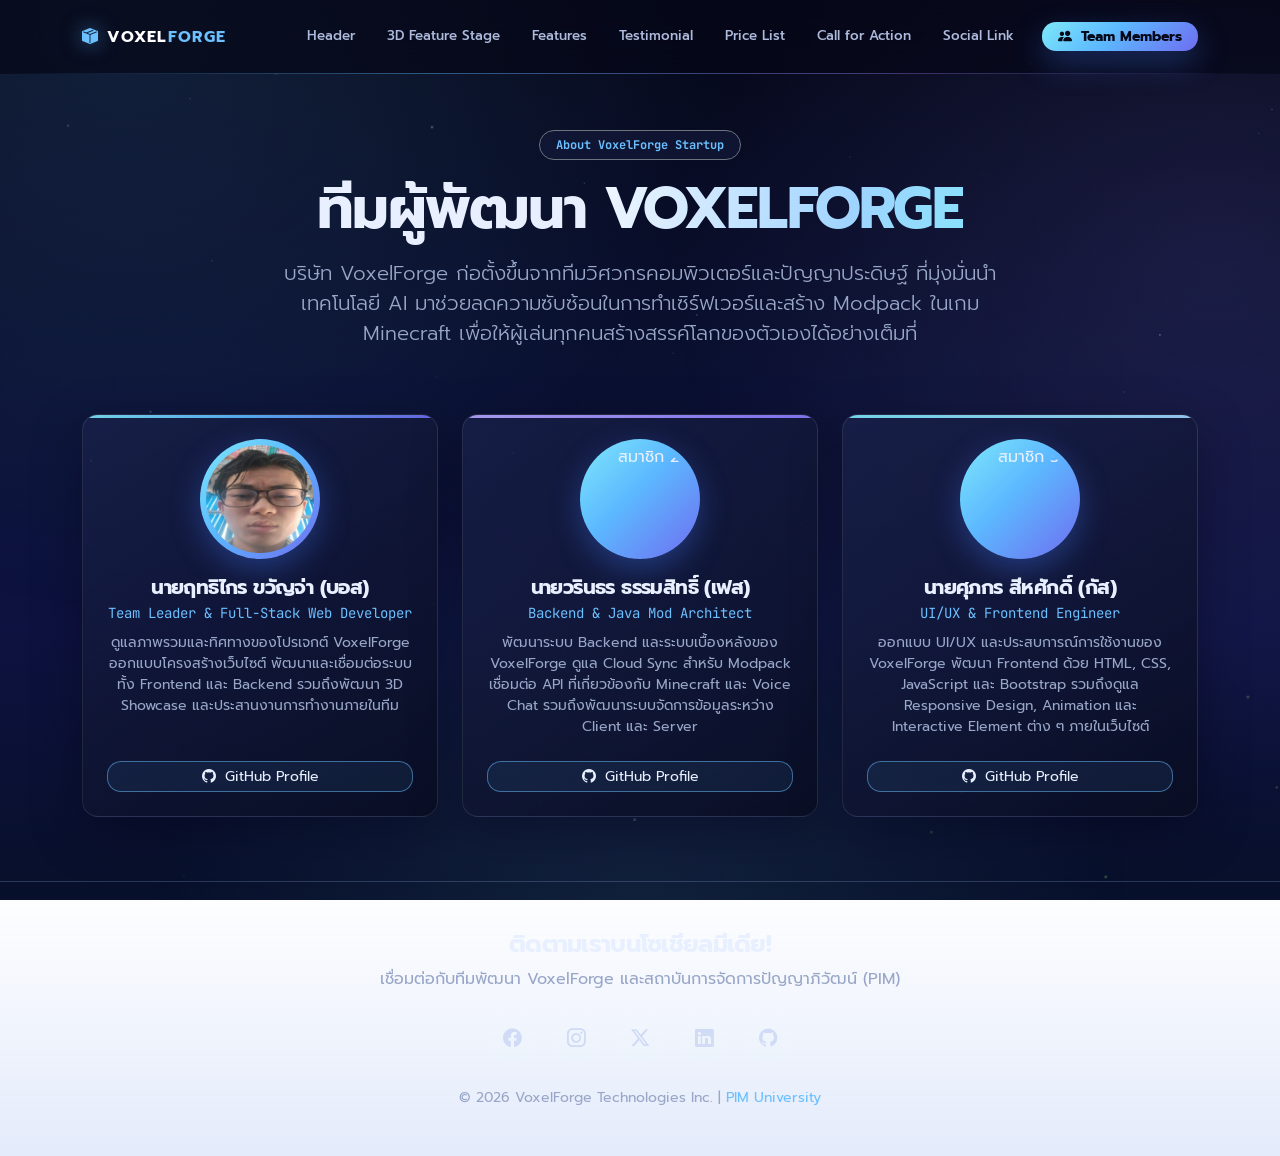
==== about.html @ f3248360 "Add files via upload" ====
<!DOCTYPE html>
<html lang="th">
<head>
  <meta charset="UTF-8">
  <meta name="viewport" content="width=device-width, initial-scale=1.0">
  <meta name="theme-color" content="#0b0820">
  <title>Team Members - VoxelForge AI</title>
  <link rel="preconnect" href="https://fonts.googleapis.com">
  <link rel="preconnect" href="https://fonts.gstatic.com" crossorigin>
  <link href="https://fonts.googleapis.com/css2?family=JetBrains+Mono:wght@400;500;600;700&family=Prompt:wght@300;400;500;600;700;800&display=swap" rel="stylesheet">
  <link href="https://cdn.jsdelivr.net/npm/bootstrap@5.3.2/dist/css/bootstrap.min.css" rel="stylesheet">
  <link rel="stylesheet" href="https://cdn.jsdelivr.net/npm/bootstrap-icons@1.11.1/font/bootstrap-icons.css">
  <link rel="stylesheet" href="CSS/style.css">
  <style>
    /* ส่วนหัวหน้า About: ไม่เต็มจอ พอดีเนื้อหา */
    .about-hero{min-height:auto;padding:130px 0 30px;position:relative}
    .about-hero h1{font-size:clamp(2.2rem,5vw,3.6rem);line-height:1.15}
    .team-section{padding-top:20px;padding-bottom:40px}
    /* ปุ่มชิดล่างการ์ดเสมอ */
    .team-card{display:flex;flex-direction:column;align-items:center}
    .team-card .team-desc{flex-grow:1}
    .team-card .btn{margin-top:auto}
  </style>
</head>
<body>

  <canvas id="particle-canvas" aria-hidden="true"></canvas>

  <!-- NAVBAR -->
  <nav class="navbar navbar-expand-lg navbar-dark fixed-top custom-navbar">
    <div class="container">
      <a class="navbar-brand fw-bold d-flex align-items-center gap-2 slanted-title" href="index.html">
        <i class="bi bi-box-seam-fill text-accent"></i>
        <span>VOXEL<span class="text-accent">FORGE</span></span>
      </a>
      <button class="navbar-toggler" type="button" data-bs-toggle="collapse" data-bs-target="#navbarNav" aria-controls="navbarNav" aria-expanded="false" aria-label="เปิดเมนู">
        <span class="navbar-toggler-icon"></span>
      </button>
      <div class="collapse navbar-collapse" id="navbarNav">
        <ul class="navbar-nav ms-auto align-items-lg-center gap-lg-2">
          <li class="nav-item"><a class="nav-link" href="index.html#header">Header</a></li>
          <li class="nav-item"><a class="nav-link" href="index.html#showcase">3D Feature Stage</a></li>
          <li class="nav-item"><a class="nav-link" href="index.html#features">Features</a></li>
          <li class="nav-item"><a class="nav-link" href="index.html#testimonials">Testimonial</a></li>
          <li class="nav-item"><a class="nav-link" href="index.html#pricing">Price List</a></li>
          <li class="nav-item"><a class="nav-link" href="index.html#cta">Call for Action</a></li>
          <li class="nav-item"><a class="nav-link" href="#social">Social Link</a></li>
          <li class="nav-item ms-lg-2">
            <a class="btn btn-accent btn-sm px-3 fw-bold" href="about.html">
              <i class="bi bi-people-fill me-1"></i> Team Members
            </a>
          </li>
        </ul>
      </div>
    </div>
  </nav>

  <!-- COMPANY INTRO -->
  <section class="about-hero">
    <div class="container text-center">
      <span class="badge rounded-pill bg-surface border border-secondary px-3 py-2 text-accent font-mono mb-3">
        About VoxelForge Startup
      </span>
      <h1 class="fw-bold mb-3 slanted-heading">ทีมผู้พัฒนา <span class="gradient-text">VOXELFORGE</span></h1>
      <p class="lead text-secondary mx-auto" style="max-width: 750px;">
        บริษัท VoxelForge ก่อตั้งขึ้นจากทีมวิศวกรคอมพิวเตอร์และปัญญาประดิษฐ์ ที่มุ่งมั่นนำเทคโนโลยี AI มาช่วยลดความซับซ้อนในการทำเซิร์ฟเวอร์และสร้าง Modpack ในเกม Minecraft เพื่อให้ผู้เล่นทุกคนสร้างสรรค์โลกของตัวเองได้อย่างเต็มที่
      </p>
    </div>
  </section>

  <!-- TEAM -->
  <section class="team-section">
    <div class="container">
      <div class="row g-4 justify-content-center">

        <div class="col-12 col-md-6 col-lg-4">
          <div class="custom-card team-card p-4 rounded-4 text-center h-100">
            <img src="Img/1.jpg" alt="ฤทธิไกร ขวัญจ่า" class="team-avatar mb-3" width="120" height="120" loading="lazy">
            <h5 class="fw-bold mb-1 slanted-heading">นายฤทธิไกร ขวัญจ่า (บอส)</h5>
            <p class="text-accent font-mono small mb-2">Team Leader &amp; Full-Stack Web Developer</p>
            <p class="text-secondary small mb-4 team-desc">
              ดูแลภาพรวมและทิศทางของโปรเจกต์ VoxelForge ออกแบบโครงสร้างเว็บไซต์ พัฒนาและเชื่อมต่อระบบทั้ง Frontend และ Backend รวมถึงพัฒนา 3D Showcase และประสานงานการทำงานภายในทีม
            </p>
            <a href="https://github.com/lSubarul" target="_blank" rel="noopener" class="btn btn-outline-accent btn-sm w-100">
              <i class="bi bi-github me-1"></i> GitHub Profile
            </a>
          </div>
        </div>

        <div class="col-12 col-md-6 col-lg-4">
          <div class="custom-card team-card p-4 rounded-4 text-center h-100">
            <img src="https://api.dicebear.com/7.x/bottts/svg?seed=Member2" alt="สมาชิก 2" class="team-avatar mb-3" width="120" height="120" loading="lazy">
            <h5 class="fw-bold mb-1 slanted-heading">นายวรินธร ธรรมสิทธิ์ (เฟส)</h5>
            <p class="text-accent font-mono small mb-2">Backend &amp; Java Mod Architect</p>
            <p class="text-secondary small mb-4 team-desc">
              พัฒนาระบบ Backend และระบบเบื้องหลังของ VoxelForge ดูแล Cloud Sync สำหรับ Modpack เชื่อมต่อ API ที่เกี่ยวข้องกับ Minecraft และ Voice Chat รวมถึงพัฒนาระบบจัดการข้อมูลระหว่าง Client และ Server
            </p>
            <a href="https://github.com/" target="_blank" rel="noopener" class="btn btn-outline-accent btn-sm w-100">
              <i class="bi bi-github me-1"></i> GitHub Profile
            </a>
          </div>
        </div>

        <div class="col-12 col-md-6 col-lg-4">
          <div class="custom-card team-card p-4 rounded-4 text-center h-100">
            <img src="https://api.dicebear.com/7.x/bottts/svg?seed=Member3" alt="สมาชิก 3" class="team-avatar mb-3" width="120" height="120" loading="lazy">
            <h5 class="fw-bold mb-1 slanted-heading">นายศุภกร สีหศักดิ์ (กัส)</h5>
            <p class="text-accent font-mono small mb-2">UI/UX &amp; Frontend Engineer</p>
            <p class="text-secondary small mb-4 team-desc">
              ออกแบบ UI/UX และประสบการณ์การใช้งานของ VoxelForge พัฒนา Frontend ด้วย HTML, CSS, JavaScript และ Bootstrap รวมถึงดูแล Responsive Design, Animation และ Interactive Element ต่าง ๆ ภายในเว็บไซต์
            </p>
            <a href="https://github.com/" target="_blank" rel="noopener" class="btn btn-outline-accent btn-sm w-100">
              <i class="bi bi-github me-1"></i> GitHub Profile
            </a>
          </div>
        </div>

      </div>
    </div>
  </section>

  <!-- FOOTER -->
  <footer id="social" class="footer-section py-5 border-top border-secondary mt-4">
    <div class="container text-center">
      <h4 class="fw-bold mb-2 slanted-heading">ติดตามเราบนโซเชียลมีเดีย!</h4>
      <p class="text-secondary mb-4">เชื่อมต่อกับทีมพัฒนา VoxelForge และสถาบันการจัดการปัญญาภิวัฒน์ (PIM)</p>
      <div class="d-flex justify-content-center gap-3 mb-4 flex-wrap">
        <a href="https://www.pim.ac.th" target="_blank" rel="noopener" class="social-btn" aria-label="Facebook"><i class="bi bi-facebook"></i></a>
        <a href="https://www.pim.ac.th" target="_blank" rel="noopener" class="social-btn" aria-label="Instagram"><i class="bi bi-instagram"></i></a>
        <a href="https://www.pim.ac.th" target="_blank" rel="noopener" class="social-btn" aria-label="Twitter / X"><i class="bi bi-twitter-x"></i></a>
        <a href="https://www.pim.ac.th" target="_blank" rel="noopener" class="social-btn" aria-label="LinkedIn"><i class="bi bi-linkedin"></i></a>
        <a href="https://www.pim.ac.th" target="_blank" rel="noopener" class="social-btn" aria-label="GitHub"><i class="bi bi-github"></i></a>
      </div>
      <p class="small text-secondary mb-0">
        &copy; 2026 VoxelForge Technologies Inc. | <a href="https://www.pim.ac.th" target="_blank" rel="noopener" class="text-accent text-decoration-none">PIM University</a>
      </p>
    </div>
  </footer>

  <script src="https://cdn.jsdelivr.net/npm/bootstrap@5.3.2/dist/js/bootstrap.bundle.min.js"></script>
  <script src="JS/script.js"></script>
</body>
</html>
---- CSS/style.css ----
/* ===== VoxelForge — Deep Space / Sky Gradient Theme ===== */
:root{
  --bg-main:#060818;
  --bg-surface:rgba(20,26,58,.62);
  --bg-surface-alt:#0a0e24;
  --sky:#5cb8ff;
  --sky-deep:#3b6fe0;
  --ice:#9fd4ff;
  --cyan:#7ee8fa;
  --violet:#9a86ff;
  --cream:#e8f0ff;
  --accent:#6cc0ff;
  --text-light:#e8f0ff;
  --text-muted:#98a6c8;
  --border-color:rgba(232,240,255,.1);
  --border-strong:rgba(232,240,255,.2);
  --shadow:0 24px 70px rgba(2,4,18,.6);
  --grad-main:linear-gradient(135deg,#7ee8fa,#5cb8ff 45%,#6f6df0);
  --grad-warm:linear-gradient(135deg,#b7a6ff,#8b7bff);
  --spot-primary:#e8f0ff;
  --spot-secondary:#9fd4ff;
  --spot-glow:rgba(150,190,255,.22);
  --block-tilt-z:0deg;
  --block-tilt-x:0deg;
}

*{box-sizing:border-box}
html{scroll-behavior:smooth;scroll-padding-top:86px}
body{margin:0;background:linear-gradient(180deg,#060818 0%,#0a1030 40%,#0d1240 70%,#08102a 100%);background-attachment:fixed;color:var(--text-light);font-family:'Prompt',sans-serif;overflow-x:hidden}
body:before{content:"";position:fixed;inset:0;pointer-events:none;z-index:-3;
  background:
    radial-gradient(circle at 10% 0%,rgba(92,184,255,.14),transparent 42%),
    radial-gradient(circle at 95% 30%,rgba(154,134,255,.12),transparent 40%),
    radial-gradient(circle at 50% 100%,rgba(126,232,250,.08),transparent 45%)}
body:after{content:"";position:fixed;inset:0;pointer-events:none;z-index:-2;opacity:.25;
  background-image:linear-gradient(rgba(232,240,255,.03) 1px,transparent 1px),linear-gradient(90deg,rgba(232,240,255,.03) 1px,transparent 1px);
  background-size:56px 56px;mask-image:linear-gradient(to bottom,black,transparent 78%)}
::selection{background:rgba(92,184,255,.4);color:#fff}
a{color:inherit}
:focus-visible{outline:2px solid var(--ice);outline-offset:3px}

.text-accent{color:var(--accent)!important}
.text-secondary{color:var(--text-muted)!important}
.bg-surface{background:var(--bg-surface)!important}
.bg-surface-alt{background:linear-gradient(180deg,rgba(92,184,255,.05),rgba(154,134,255,.05))!important}
.bg-accent{background:var(--grad-main)!important}
.font-mono{font-family:'JetBrains Mono',monospace!important}
.gradient-text{background:linear-gradient(100deg,#f0f6ff,#9fd4ff 35%,#7ee8fa 60%,#b7a6ff);background-size:200% auto;
  -webkit-background-clip:text;background-clip:text;color:transparent;animation:gradShift 8s linear infinite}
@keyframes gradShift{to{background-position:200% center}}
.slanted-heading,.slanted-title{letter-spacing:-.03em}

#particle-canvas{position:fixed;inset:0;width:100%;height:100%;z-index:-1;pointer-events:none;opacity:.7}

/* Navbar */
.custom-navbar{height:74px;background:rgba(6,8,24,.72)!important;border-bottom:1px solid transparent;
  border-image:linear-gradient(90deg,transparent,rgba(92,184,255,.45),rgba(154,134,255,.4),transparent) 1;
  backdrop-filter:blur(22px);-webkit-backdrop-filter:blur(22px);z-index:1000}
.custom-navbar .container{height:100%}
.navbar-brand{font-size:1rem;letter-spacing:.08em}
.navbar-brand i{filter:drop-shadow(0 0 10px rgba(92,184,255,.6))}
.nav-link{color:#aebbdc!important;font-size:.84rem;font-weight:500;padding:.55rem .75rem!important;border-radius:999px;transition:.2s ease}
.nav-link:hover{color:#fff!important;background:rgba(232,240,255,.08)}
.nav-link.active{color:#060818!important;background:var(--grad-main);font-weight:600}
.navbar-toggler{border-color:rgba(232,240,255,.2)}
.navbar-toggler:focus{box-shadow:0 0 0 .2rem rgba(92,184,255,.25)}

/* Buttons */
.btn{border-radius:14px;transition:transform .2s ease,box-shadow .2s ease,background .2s ease,border-color .2s ease}
.btn:hover{transform:translateY(-2px)}
.btn-accent{color:#060818!important;font-weight:600;background:var(--grad-main);border:0;box-shadow:0 12px 30px rgba(59,111,224,.35)}
.btn-accent:hover{box-shadow:0 16px 40px rgba(92,184,255,.45)}
.btn-outline-accent{color:var(--cream)!important;background:rgba(92,184,255,.08);border:1px solid rgba(108,192,255,.5)}
.btn-outline-accent:hover{background:var(--grad-main);color:#060818!important;border-color:transparent;box-shadow:0 12px 30px rgba(59,111,224,.35)}
.btn-dark-surface{color:var(--cream)!important;background:rgba(232,240,255,.07);border:1px solid rgba(232,240,255,.25)}
.btn-dark-surface:hover{background:rgba(232,240,255,.14);border-color:rgba(232,240,255,.5)}

/* Hero */
.hero-section{min-height:100vh;padding:132px 0 90px;position:relative;display:flex;align-items:center;isolation:isolate;overflow:hidden}
.hero-section:before{content:"";position:absolute;width:720px;height:420px;left:-180px;top:20%;
  background:radial-gradient(circle,rgba(92,184,255,.2),transparent 68%);filter:blur(14px);z-index:-1}
.hero-section:after{content:"";position:absolute;width:560px;height:420px;right:-160px;bottom:5%;
  background:radial-gradient(circle,rgba(154,134,255,.18),transparent 68%);filter:blur(14px);z-index:-1}
.hero-section .badge{background:rgba(232,240,255,.07)!important;border-color:rgba(232,240,255,.18)!important}
.hero-section h1{font-size:clamp(3rem,6vw,5.9rem);line-height:1;max-width:760px}
.hero-section .lead{font-size:1.06rem;line-height:1.9;max-width:650px}

/* วิดีโอพื้นหลัง Hero (เบลอเล็กน้อย) */
.hero-bg-video{position:absolute;inset:0;width:100%;height:100%;object-fit:cover;z-index:-3;
  filter:blur(5px) brightness(.8) saturate(1.1);transform:scale(1.06);pointer-events:none}
.hero-bg-overlay{position:absolute;inset:0;z-index:-2;pointer-events:none;
  background:
    radial-gradient(ellipse at 30% 40%,rgba(6,8,24,.25),rgba(6,8,24,.55) 70%),
    linear-gradient(180deg,rgba(6,8,24,.45) 0%,rgba(6,8,24,.35) 45%,#02030a 100%)}
.hero-section .lead.text-secondary{color:#c3cde6!important}

.mockup-window{background:linear-gradient(145deg,rgba(26,34,76,.88),rgba(8,11,30,.95));border:1px solid rgba(232,240,255,.14);
  box-shadow:var(--shadow),0 0 50px rgba(92,184,255,.14);position:relative;overflow:hidden}
.mockup-window:before{content:"";position:absolute;inset:-1px;pointer-events:none;
  background:linear-gradient(120deg,rgba(92,184,255,.18),transparent 30%,transparent 70%,rgba(154,134,255,.16))}
.mockup-window .border-secondary{border-color:rgba(232,240,255,.12)!important}
.dot{display:inline-block;width:10px;height:10px;border-radius:50%}
.code-editor-box{min-height:285px;max-height:360px;overflow:hidden;background:#050818!important;border:1px solid rgba(232,240,255,.1);box-shadow:inset 0 1px 20px rgba(0,0,0,.45)}
.code-editor-box pre{font-size:.79rem;line-height:1.75;color:#dbe4fb;white-space:pre-wrap}
.typing-cursor{color:var(--sky);animation:cursorBlink 1s steps(1) infinite}
@keyframes cursorBlink{50%{opacity:0}}
.tok-cmt{color:#6c7ba3}.tok-str{color:#9fe3c8}.tok-ann{color:#7ee8fa}.tok-kw{color:#b7a6ff}.tok-cls{color:#9fd4ff}.tok-fn{color:#f1e3b0}

.section-padding{padding-top:110px!important;padding-bottom:110px!important}
h6.text-accent{letter-spacing:.2em}

/* ===== Spotlight stage ===== */
.spotlight-stage-section{min-height:860px;padding:90px 0 75px;background:#03040f;position:relative;isolation:isolate;overflow:hidden;transition:background .6s ease,box-shadow .6s ease}
.spotlight-stage-section.stage-off{background:#02030a}
.spotlight-stage-section.stage-ready{background:radial-gradient(ellipse at 50% 45%,rgba(150,190,255,.1),transparent 40%),#050719}
.spotlight-stage-section.stage-active{background:radial-gradient(circle at 50% 44%,color-mix(in srgb,var(--spot-primary) 14%,transparent),transparent 40%),radial-gradient(circle at 90% 90%,color-mix(in srgb,var(--spot-secondary) 12%,transparent),transparent 35%),linear-gradient(180deg,#060818,#0a1032)}

.spotlight-ambient-glow{position:absolute;width:760px;height:760px;max-width:120vw;left:50%;top:45%;transform:translate(-50%,-50%);border-radius:50%;background:radial-gradient(circle,var(--spot-glow),transparent 67%);filter:blur(34px);opacity:0;transition:opacity .8s ease,background .8s ease;pointer-events:none}
.stage-ready .spotlight-ambient-glow{opacity:.4;background:radial-gradient(circle,rgba(170,205,255,.26),transparent 67%)}
.stage-active .spotlight-ambient-glow{opacity:.4}

/* ซ่อนทุกอย่างตอนมืดสนิท */
.top-lamp-wrapper,.model-tilted-wrapper,.bottom-pedestal-wrapper{transition:opacity .5s ease}
.stage-off .top-lamp-wrapper,.stage-off .model-tilted-wrapper,.stage-off .bottom-pedestal-wrapper{opacity:0;pointer-events:none}
.stage-ready .bottom-pedestal-wrapper,.stage-active .bottom-pedestal-wrapper{opacity:1}

.top-lamp-wrapper{position:relative;width:300px;max-width:100%;height:108px;z-index:3}
.lamp-brand{font-size:.75rem;line-height:.9;color:#7886ad;letter-spacing:.22em}
.top-lamp-ring{position:absolute;left:50%;top:38px;width:150px;height:10px;transform:translateX(-50%);border-radius:50%;background:rgba(232,240,255,.1);transition:.3s ease;z-index:3}
.light-cone-top{position:absolute;left:50%;top:43px;transform:translateX(-50%);width:430px;height:370px;max-width:100vw;background:linear-gradient(to bottom,rgba(232,240,255,.04),transparent 74%);clip-path:polygon(42% 0,58% 0,100% 100%,0 100%);opacity:0;filter:blur(2px);transition:opacity .4s ease;z-index:2;pointer-events:none}
.stage-ready .top-lamp-ring{background:#eef4ff;box-shadow:0 0 12px rgba(238,244,255,.9),0 0 45px rgba(170,205,255,.6),0 0 90px rgba(92,184,255,.3)}
.stage-ready .light-cone-top{opacity:.55;background:linear-gradient(to bottom,rgba(238,244,255,.6),rgba(170,205,255,.1) 40%,transparent 84%)}
.stage-active .top-lamp-ring{background:var(--spot-primary);box-shadow:0 0 14px var(--spot-primary),0 0 60px var(--spot-glow)}
.stage-active .light-cone-top{opacity:.45;background:linear-gradient(to bottom,color-mix(in srgb,var(--spot-primary) 65%,transparent),transparent 84%)}

/* ===== Realistic lamp flicker (ตัวแปรเดียวคุมทุกอย่าง) ===== */
@property --lamp{syntax:'<number>';inherits:true;initial-value:0}

.spotlight-stage-section.stage-flicker{
  background:#03040c;
  animation:lampPower 2s linear both;
}

/* จังหวะไฟ: ไม่สม่ำเสมอ ดับไม่สนิท แล้วค่อยนิ่ง */
@keyframes lampPower{
  0%{--lamp:0}
  3%{--lamp:.55}
  5%{--lamp:.06}
  9%{--lamp:.02}
  12%{--lamp:.7}
  14%{--lamp:.12}
  17%{--lamp:.38}
  20%{--lamp:0}
  30%{--lamp:0}
  33%{--lamp:.9}
  35%{--lamp:.15}
  38%{--lamp:1}
  41%{--lamp:.3}
  46%{--lamp:.08}
  52%{--lamp:.8}
  55%{--lamp:.5}
  60%{--lamp:.95}
  64%{--lamp:.7}
  70%{--lamp:1}
  76%{--lamp:.88}
  84%{--lamp:1}
  100%{--lamp:1}
}

/* หลอดไฟ */
.stage-flicker .top-lamp-ring{
  background:rgba(238,244,255,calc(.08 + var(--lamp) * .92));
  box-shadow:
    0 0 calc(var(--lamp) * 14px) rgba(238,244,255,var(--lamp)),
    0 0 calc(var(--lamp) * 55px) rgba(170,205,255,calc(var(--lamp) * .75)),
    0 0 calc(var(--lamp) * 100px) rgba(92,184,255,calc(var(--lamp) * .3));
  transition:none;
}

/* กรวยแสง */
.stage-flicker .light-cone-top{
  opacity:calc(var(--lamp) * .55);
  background:linear-gradient(to bottom,rgba(238,244,255,.6),rgba(170,205,255,.1) 40%,transparent 84%);
  transition:none;
  animation:none;
}

/* แสงวาบบนฉาก */
.spotlight-stage-section.stage-flicker:after{
  content:"";position:absolute;inset:0;pointer-events:none;z-index:1;
  background:radial-gradient(ellipse at 50% 28%,rgba(220,235,255,.75),rgba(150,190,255,.12) 26%,transparent 58%);
  opacity:calc(var(--lamp) * var(--lamp) * .55);
  animation:none;
}

/* แสงรอบฉาก */
.stage-flicker .spotlight-ambient-glow{
  opacity:calc(var(--lamp) * .4);
  background:radial-gradient(circle,rgba(170,205,255,.26),transparent 67%);
  transition:none;
}

/* บล็อก: สว่างตามแสงจริง */
.stage-flicker .model-tilted-wrapper{
  opacity:calc(.04 + var(--lamp) * .96);
  filter:brightness(calc(.35 + var(--lamp) * .75)) drop-shadow(0 30px 45px var(--spot-glow));
  transition:none;
  animation:none;
}

.stage-flicker .bottom-pedestal-wrapper{opacity:0}

/* ข้อความ + ปุ่มกลม: ซ่อนจนกว่าจะกดปุ่ม */
.feature-spotlight-info,#orb-controls{opacity:0;pointer-events:none;transform:translateY(12px);transition:opacity .4s ease,transform .4s ease}
.stage-active .feature-spotlight-info,.stage-active #orb-controls{opacity:1;pointer-events:auto;transform:none}
.feature-spotlight-info{color:#e8f0ff;position:relative;z-index:4}
.feature-pill-tag{font-size:.68rem;letter-spacing:.12em;color:var(--spot-primary);border:1px solid color-mix(in srgb,var(--spot-primary) 50%,transparent);background:color-mix(in srgb,var(--spot-primary) 12%,transparent);padding:.45rem .8rem;border-radius:999px}
.feature-spotlight-info h2{font-size:clamp(2.2rem,4vw,4rem);line-height:.98;
  background:linear-gradient(120deg,var(--spot-primary),var(--spot-secondary));-webkit-background-clip:text;background-clip:text;color:transparent}
.feature-spotlight-info p{max-width:520px;line-height:1.8}

/* โมเดล: ไม่ scale, ไม่ตัดขอบ */
.model-tilted-wrapper{width:min(440px,86vw);height:min(440px,86vw);display:flex;align-items:center;justify-content:center;overflow:visible;
  transform:perspective(1100px) rotateZ(var(--block-tilt-z)) rotateX(var(--block-tilt-x));
  transition:transform .7s cubic-bezier(.2,.8,.2,1),filter .7s ease,opacity .5s ease;filter:drop-shadow(0 30px 45px var(--spot-glow));position:relative;z-index:4}
.model-tilted-wrapper:before{content:"";position:absolute;width:240px;height:240px;border-radius:50%;background:radial-gradient(circle,var(--spot-glow),transparent 68%);filter:blur(18px);opacity:.6;pointer-events:none}
model-viewer{width:100%;height:100%;overflow:visible;background:transparent;--poster-color:transparent;--progress-bar-color:transparent}
.pulse-spin{animation:pulseSpin .65s ease}
@keyframes pulseSpin{0%{transform:perspective(900px) rotateZ(var(--block-tilt-z)) rotateX(var(--block-tilt-x)) scale(.94)}50%{transform:perspective(900px) rotateZ(calc(var(--block-tilt-z) + 8deg)) rotateX(var(--block-tilt-x)) scale(1.03)}100%{transform:perspective(900px) rotateZ(var(--block-tilt-z)) rotateX(var(--block-tilt-x)) scale(1)}}

#orb-controls{min-height:280px}
.orb-btn{position:relative;width:58px;height:58px;border-radius:50%;border:1px solid rgba(232,240,255,.18);background:rgba(232,240,255,.06);color:#c3d0ee;display:grid;place-items:center;font-size:1.1rem;transition:.25s ease;backdrop-filter:blur(10px)}
.orb-btn:nth-of-type(1):not(.active){color:#9fd4ff}.orb-btn:nth-of-type(2):not(.active){color:#7ee8fa}
.orb-btn:nth-of-type(3):not(.active){color:#b7a6ff}.orb-btn:nth-of-type(4):not(.active){color:#a9b8ff}
.orb-btn:hover{color:#fff!important;border-color:rgba(232,240,255,.4);transform:scale(1.1)}
.orb-btn.active{color:#060818;border-color:var(--spot-primary);background:linear-gradient(135deg,var(--spot-primary),var(--spot-secondary));box-shadow:0 0 0 6px color-mix(in srgb,var(--spot-primary) 14%,transparent),0 0 30px var(--spot-glow)}
.orb-dot{position:absolute;width:5px;height:5px;border-radius:50%;bottom:8px;background:currentColor;opacity:.6}
.pedestal-base{width:min(520px,85vw);height:16px;margin:auto;border-radius:50%;background:linear-gradient(90deg,transparent,var(--spot-primary),transparent);opacity:.4;filter:blur(2px);box-shadow:0 0 60px var(--spot-glow)}
.try-click-btn{color:var(--cream)!important;background:linear-gradient(135deg,color-mix(in srgb,var(--spot-primary) 22%,transparent),color-mix(in srgb,var(--spot-secondary) 18%,transparent));border:1px solid color-mix(in srgb,var(--spot-primary) 50%,transparent);box-shadow:0 10px 30px rgba(0,0,0,.3)}
.try-click-btn:hover{box-shadow:0 0 30px var(--spot-glow)}
.bottom-floor-glow{height:100px;margin-top:-40px;background:radial-gradient(ellipse at center,var(--spot-glow),transparent 65%);filter:blur(14px);opacity:.6}

/* Cards */
.custom-card{background:linear-gradient(145deg,rgba(26,34,76,.72),rgba(9,13,34,.88));border:1px solid var(--border-color);box-shadow:0 16px 50px rgba(2,4,18,.35);position:relative;overflow:hidden;transition:transform .25s ease,border-color .25s ease,box-shadow .25s ease}
.custom-card:before{content:"";position:absolute;left:0;right:0;top:0;height:3px;background:var(--grad-main);opacity:.9;pointer-events:none}
.custom-card:hover{transform:translateY(-6px);border-color:rgba(108,192,255,.45);box-shadow:0 24px 60px rgba(59,111,224,.25)}
.row>div:nth-child(2) .custom-card:before{background:linear-gradient(90deg,#b7a6ff,#8b7bff)}
.row>div:nth-child(3) .custom-card:before{background:linear-gradient(90deg,#7ee8fa,#9fd4ff)}
.icon-box{width:58px;height:58px;border-radius:18px;display:grid;place-items:center;background:var(--grad-main);box-shadow:0 10px 24px rgba(59,111,224,.35)}
.icon-box i{font-size:1.5rem!important;color:#060818!important}
.row>div:nth-child(2) .icon-box{background:var(--grad-warm)}
.row>div:nth-child(3) .icon-box{background:linear-gradient(135deg,#7ee8fa,#9fd4ff)}
.team-avatar{width:120px;height:120px;border-radius:50%;padding:6px;background:var(--grad-main);box-shadow:0 10px 30px rgba(59,111,224,.4)}

/* Forms / pricing */
.star-rating-selector .star-item{cursor:pointer;color:#3d486e;transition:.15s ease}
.star-rating-selector .star-item.active,.star-rating-selector .star-item:hover{color:#f0d77a;transform:scale(1.12);filter:drop-shadow(0 0 5px rgba(240,215,122,.5))}
.dark-input{color:#fff!important;background:rgba(5,8,24,.8)!important;border:1px solid rgba(232,240,255,.14)!important;border-radius:12px!important;padding:.75rem .9rem}
.dark-input:focus{border-color:var(--sky)!important;box-shadow:0 0 0 .2rem rgba(92,184,255,.2)!important}
.dark-input::placeholder{color:#62709a}
.featured-card{border-color:rgba(108,192,255,.55);box-shadow:0 25px 70px rgba(59,111,224,.22)}
.featured-card .badge{color:#060818!important}
.featured-card:after{content:"";position:absolute;width:260px;height:120px;left:50%;top:-80px;transform:translateX(-50%);background:rgba(92,184,255,.32);filter:blur(40px);pointer-events:none}

/* CTA + footer */
.cta-banner{position:relative;overflow:hidden;border:1px solid rgba(232,240,255,.16);
  background:radial-gradient(circle at 12% 20%,rgba(92,184,255,.35),transparent 42%),radial-gradient(circle at 88% 80%,rgba(154,134,255,.3),transparent 40%),linear-gradient(135deg,#12206b,#0c1445 60%,#080d2c);box-shadow:var(--shadow)}
.cta-banner:before{content:"";position:absolute;inset:0;background-image:linear-gradient(rgba(232,240,255,.05) 1px,transparent 1px),linear-gradient(90deg,rgba(232,240,255,.05) 1px,transparent 1px);background-size:38px 38px;mask-image:linear-gradient(to right,black,transparent)}
.cta-banner>*{position:relative;z-index:1}
.social-btn{width:48px;height:48px;border-radius:14px;display:grid;place-items:center;background:rgba(232,240,255,.06);border:1px solid var(--border-color);color:#d0dbf5;text-decoration:none;font-size:1.15rem;transition:.2s ease}
.social-btn:hover{color:#060818;background:var(--grad-main);border-color:transparent;transform:translateY(-4px) rotate(-4deg)}
.footer-section{background:linear-gradient(180deg,transparent,rgba(59,111,224,.14))!important;border-color:rgba(232,240,255,.12)!important}

@media (max-width:991.98px){
  .custom-navbar{height:66px}
  .navbar-collapse{margin-top:.65rem;padding:.75rem;border:1px solid var(--border-color);background:rgba(6,8,24,.97);border-radius:18px}
  .hero-section{padding-top:115px}.hero-section h1{font-size:clamp(2.8rem,11vw,4.8rem)}
  .spotlight-stage-section{min-height:940px}
  .feature-spotlight-info{text-align:center}.feature-spotlight-info p{max-width:620px;margin-left:auto;margin-right:auto}
  #orb-controls{min-height:0}.orb-btn{width:52px;height:52px}
}
@media (max-width:575.98px){
  .hero-section{padding-bottom:65px}
  .section-padding{padding-top:75px!important;padding-bottom:75px!important}
  .mockup-window{padding:12px!important}.code-editor-box{min-height:240px}.code-editor-box pre{font-size:.69rem}
  .spotlight-stage-section{padding-top:70px;min-height:1000px}
  .top-lamp-wrapper{transform:scale(.85)}.feature-spotlight-info h2{font-size:2rem}.feature-pill-tag{font-size:.58rem}
  .orb-btn{width:48px;height:48px;font-size:1rem}.cta-banner{padding:2rem 1.2rem!important}
}
@media (prefers-reduced-motion:reduce){
  *,*:before,*:after{scroll-behavior:auto!important;animation-duration:.001ms!important;animation-iteration-count:1!important;transition-duration:.001ms!important}
  .spotlight-stage-section.stage-flicker{--lamp:1}
}
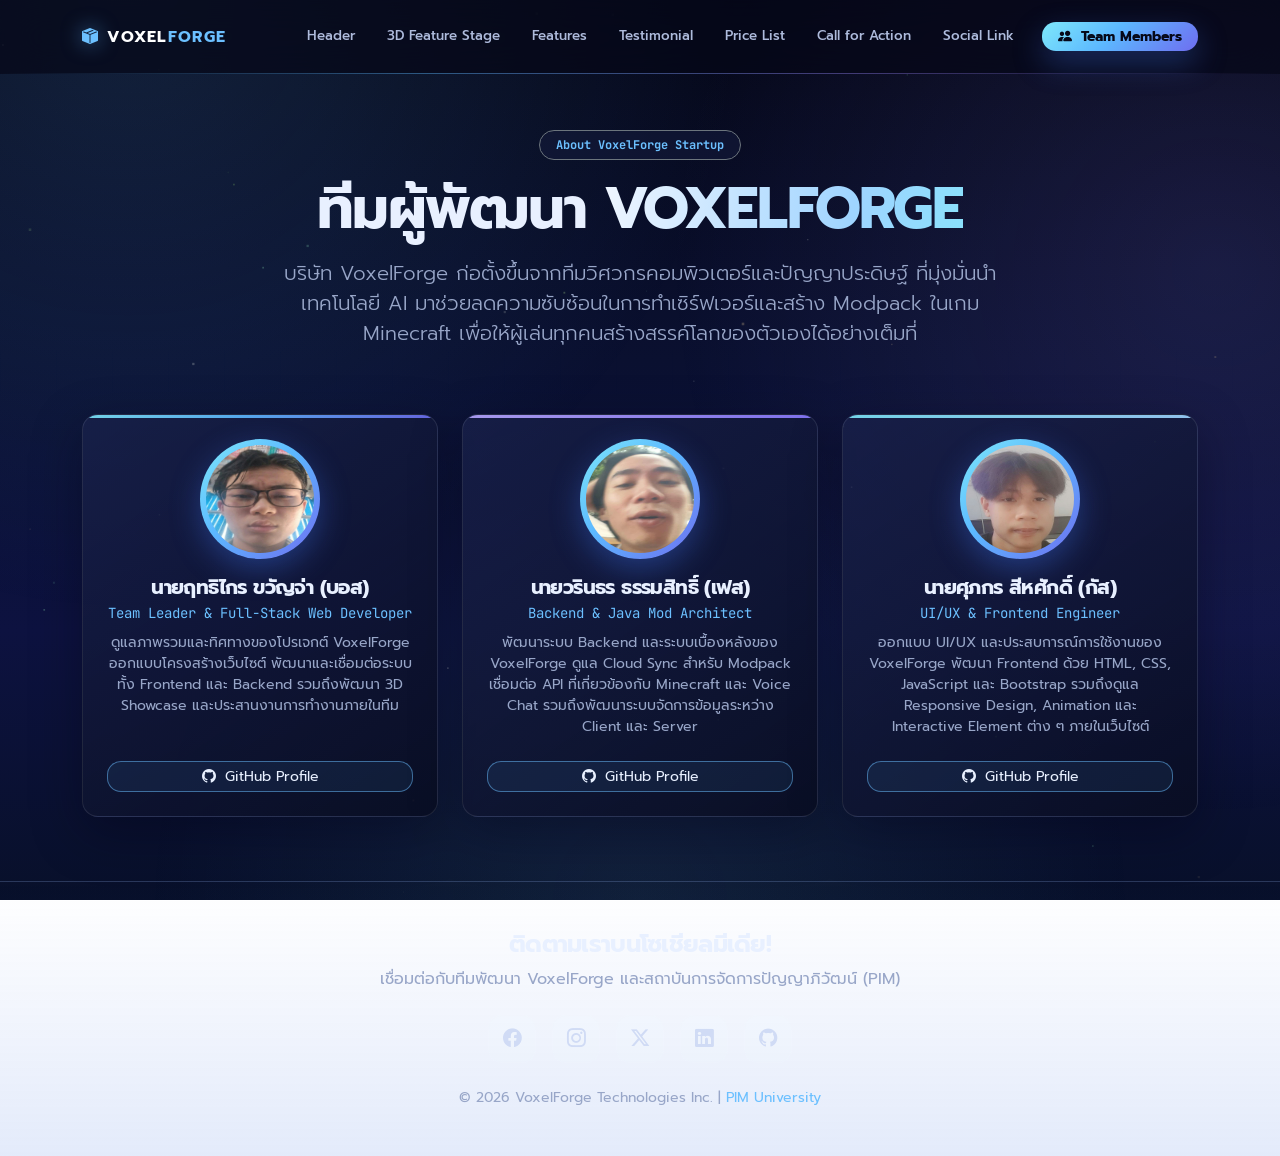
==== commit f146b374: "Add files via upload" ====
--- a/about.html
+++ b/about.html
@@ -89,13 +89,13 @@
 
         <div class="col-12 col-md-6 col-lg-4">
           <div class="custom-card team-card p-4 rounded-4 text-center h-100">
-            <img src="https://api.dicebear.com/7.x/bottts/svg?seed=Member2" alt="สมาชิก 2" class="team-avatar mb-3" width="120" height="120" loading="lazy">
+            <img src="Img/2.jpg" alt="สมาชิก 2" class="team-avatar mb-3" width="120" height="120" loading="lazy">
             <h5 class="fw-bold mb-1 slanted-heading">นายวรินธร ธรรมสิทธิ์ (เฟส)</h5>
             <p class="text-accent font-mono small mb-2">Backend &amp; Java Mod Architect</p>
             <p class="text-secondary small mb-4 team-desc">
               พัฒนาระบบ Backend และระบบเบื้องหลังของ VoxelForge ดูแล Cloud Sync สำหรับ Modpack เชื่อมต่อ API ที่เกี่ยวข้องกับ Minecraft และ Voice Chat รวมถึงพัฒนาระบบจัดการข้อมูลระหว่าง Client และ Server
             </p>
-            <a href="https://github.com/" target="_blank" rel="noopener" class="btn btn-outline-accent btn-sm w-100">
+            <a href="https://github.com/6840010376WarintornThammasit" target="_blank" rel="noopener" class="btn btn-outline-accent btn-sm w-100">
               <i class="bi bi-github me-1"></i> GitHub Profile
             </a>
           </div>
@@ -103,13 +103,13 @@
 
         <div class="col-12 col-md-6 col-lg-4">
           <div class="custom-card team-card p-4 rounded-4 text-center h-100">
-            <img src="https://api.dicebear.com/7.x/bottts/svg?seed=Member3" alt="สมาชิก 3" class="team-avatar mb-3" width="120" height="120" loading="lazy">
+            <img src="Img/3.jpg" alt="สมาชิก 3" class="team-avatar mb-3" width="120" height="120" loading="lazy">
             <h5 class="fw-bold mb-1 slanted-heading">นายศุภกร สีหศักดิ์ (กัส)</h5>
             <p class="text-accent font-mono small mb-2">UI/UX &amp; Frontend Engineer</p>
             <p class="text-secondary small mb-4 team-desc">
               ออกแบบ UI/UX และประสบการณ์การใช้งานของ VoxelForge พัฒนา Frontend ด้วย HTML, CSS, JavaScript และ Bootstrap รวมถึงดูแล Responsive Design, Animation และ Interactive Element ต่าง ๆ ภายในเว็บไซต์
             </p>
-            <a href="https://github.com/" target="_blank" rel="noopener" class="btn btn-outline-accent btn-sm w-100">
+            <a href="https://github.com/Gustixzy" target="_blank" rel="noopener" class="btn btn-outline-accent btn-sm w-100">
               <i class="bi bi-github me-1"></i> GitHub Profile
             </a>
           </div>
--- a/CSS/style.css
+++ b/CSS/style.css
@@ -1,4 +1,3 @@
-/* ===== VoxelForge — Deep Space / Sky Gradient Theme ===== */
 :root{
   --bg-main:#060818;
   --bg-surface:rgba(20,26,58,.62);
@@ -26,6 +25,7 @@
 
 *{box-sizing:border-box}
 html{scroll-behavior:smooth;scroll-padding-top:86px}
+html.is-custom-scrolling{scroll-behavior:auto!important}
 body{margin:0;background:linear-gradient(180deg,#060818 0%,#0a1030 40%,#0d1240 70%,#08102a 100%);background-attachment:fixed;color:var(--text-light);font-family:'Prompt',sans-serif;overflow-x:hidden}
 body:before{content:"";position:fixed;inset:0;pointer-events:none;z-index:-3;
   background:
@@ -52,20 +52,32 @@
 
 #particle-canvas{position:fixed;inset:0;width:100%;height:100%;z-index:-1;pointer-events:none;opacity:.7}
 
-/* Navbar */
 .custom-navbar{height:74px;background:rgba(6,8,24,.72)!important;border-bottom:1px solid transparent;
   border-image:linear-gradient(90deg,transparent,rgba(92,184,255,.45),rgba(154,134,255,.4),transparent) 1;
   backdrop-filter:blur(22px);-webkit-backdrop-filter:blur(22px);z-index:1000}
 .custom-navbar .container{height:100%}
 .navbar-brand{font-size:1rem;letter-spacing:.08em}
 .navbar-brand i{filter:drop-shadow(0 0 10px rgba(92,184,255,.6))}
-.nav-link{color:#aebbdc!important;font-size:.84rem;font-weight:500;padding:.55rem .75rem!important;border-radius:999px;transition:.2s ease}
-.nav-link:hover{color:#fff!important;background:rgba(232,240,255,.08)}
-.nav-link.active{color:#060818!important;background:var(--grad-main);font-weight:600}
+.nav-link,.custom-navbar .nav-link{position:relative;color:#aebbdc!important;font-size:.84rem;font-weight:500;padding:.55rem .75rem!important;border-radius:999px;transition:color .25s ease,transform .2s ease,background .2s ease}
+.nav-link:hover,.custom-navbar .nav-link:hover{color:#fff!important;background:rgba(232,240,255,.08)}
+.nav-link.active,.custom-navbar .nav-link.active{color:#060818!important;background:var(--grad-main)!important;font-weight:600}
+@keyframes navLinkPulse{
+  0%{transform:scale(1)}
+  40%{transform:scale(.88) translateY(1px)}
+  75%{transform:scale(1.08)}
+  100%{transform:scale(1)}
+}
+.custom-navbar .nav-link.is-clicked{animation:navLinkPulse .45s cubic-bezier(.22,1,.36,1)}
 .navbar-toggler{border-color:rgba(232,240,255,.2)}
 .navbar-toggler:focus{box-shadow:0 0 0 .2rem rgba(92,184,255,.25)}
 
-/* Buttons */
+@keyframes sectionFocusPop{
+  0%{opacity:.4;transform:translateY(24px) scale(.985)}
+  60%{opacity:1;transform:translateY(-4px) scale(1.005)}
+  100%{opacity:1;transform:translateY(0) scale(1)}
+}
+.nav-target-play>.container{animation:sectionFocusPop .65s cubic-bezier(.22,1,.36,1) forwards;will-change:transform,opacity}
+
 .btn{border-radius:14px;transition:transform .2s ease,box-shadow .2s ease,background .2s ease,border-color .2s ease}
 .btn:hover{transform:translateY(-2px)}
 .btn-accent{color:#060818!important;font-weight:600;background:var(--grad-main);border:0;box-shadow:0 12px 30px rgba(59,111,224,.35)}
@@ -75,7 +87,6 @@
 .btn-dark-surface{color:var(--cream)!important;background:rgba(232,240,255,.07);border:1px solid rgba(232,240,255,.25)}
 .btn-dark-surface:hover{background:rgba(232,240,255,.14);border-color:rgba(232,240,255,.5)}
 
-/* Hero */
 .hero-section{min-height:100vh;padding:132px 0 90px;position:relative;display:flex;align-items:center;isolation:isolate;overflow:hidden}
 .hero-section:before{content:"";position:absolute;width:720px;height:420px;left:-180px;top:20%;
   background:radial-gradient(circle,rgba(92,184,255,.2),transparent 68%);filter:blur(14px);z-index:-1}
@@ -85,7 +96,6 @@
 .hero-section h1{font-size:clamp(3rem,6vw,5.9rem);line-height:1;max-width:760px}
 .hero-section .lead{font-size:1.06rem;line-height:1.9;max-width:650px}
 
-/* วิดีโอพื้นหลัง Hero (เบลอเล็กน้อย) */
 .hero-bg-video{position:absolute;inset:0;width:100%;height:100%;object-fit:cover;z-index:-3;
   filter:blur(5px) brightness(.8) saturate(1.1);transform:scale(1.06);pointer-events:none}
 .hero-bg-overlay{position:absolute;inset:0;z-index:-2;pointer-events:none;
@@ -109,7 +119,6 @@
 .section-padding{padding-top:110px!important;padding-bottom:110px!important}
 h6.text-accent{letter-spacing:.2em}
 
-/* ===== Spotlight stage ===== */
 .spotlight-stage-section{min-height:860px;padding:90px 0 75px;background:#03040f;position:relative;isolation:isolate;overflow:hidden;transition:background .6s ease,box-shadow .6s ease}
 .spotlight-stage-section.stage-off{background:#02030a}
 .spotlight-stage-section.stage-ready{background:radial-gradient(ellipse at 50% 45%,rgba(150,190,255,.1),transparent 40%),#050719}
@@ -119,7 +128,6 @@
 .stage-ready .spotlight-ambient-glow{opacity:.4;background:radial-gradient(circle,rgba(170,205,255,.26),transparent 67%)}
 .stage-active .spotlight-ambient-glow{opacity:.4}
 
-/* ซ่อนทุกอย่างตอนมืดสนิท */
 .top-lamp-wrapper,.model-tilted-wrapper,.bottom-pedestal-wrapper{transition:opacity .5s ease}
 .stage-off .top-lamp-wrapper,.stage-off .model-tilted-wrapper,.stage-off .bottom-pedestal-wrapper{opacity:0;pointer-events:none}
 .stage-ready .bottom-pedestal-wrapper,.stage-active .bottom-pedestal-wrapper{opacity:1}
@@ -133,7 +141,6 @@
 .stage-active .top-lamp-ring{background:var(--spot-primary);box-shadow:0 0 14px var(--spot-primary),0 0 60px var(--spot-glow)}
 .stage-active .light-cone-top{opacity:.45;background:linear-gradient(to bottom,color-mix(in srgb,var(--spot-primary) 65%,transparent),transparent 84%)}
 
-/* ===== Realistic lamp flicker (ตัวแปรเดียวคุมทุกอย่าง) ===== */
 @property --lamp{syntax:'<number>';inherits:true;initial-value:0}
 
 .spotlight-stage-section.stage-flicker{
@@ -141,7 +148,6 @@
   animation:lampPower 2s linear both;
 }
 
-/* จังหวะไฟ: ไม่สม่ำเสมอ ดับไม่สนิท แล้วค่อยนิ่ง */
 @keyframes lampPower{
   0%{--lamp:0}
   3%{--lamp:.55}
@@ -167,7 +173,6 @@
   100%{--lamp:1}
 }
 
-/* หลอดไฟ */
 .stage-flicker .top-lamp-ring{
   background:rgba(238,244,255,calc(.08 + var(--lamp) * .92));
   box-shadow:
@@ -177,7 +182,6 @@
   transition:none;
 }
 
-/* กรวยแสง */
 .stage-flicker .light-cone-top{
   opacity:calc(var(--lamp) * .55);
   background:linear-gradient(to bottom,rgba(238,244,255,.6),rgba(170,205,255,.1) 40%,transparent 84%);
@@ -185,7 +189,6 @@
   animation:none;
 }
 
-/* แสงวาบบนฉาก */
 .spotlight-stage-section.stage-flicker:after{
   content:"";position:absolute;inset:0;pointer-events:none;z-index:1;
   background:radial-gradient(ellipse at 50% 28%,rgba(220,235,255,.75),rgba(150,190,255,.12) 26%,transparent 58%);
@@ -193,14 +196,12 @@
   animation:none;
 }
 
-/* แสงรอบฉาก */
 .stage-flicker .spotlight-ambient-glow{
   opacity:calc(var(--lamp) * .4);
   background:radial-gradient(circle,rgba(170,205,255,.26),transparent 67%);
   transition:none;
 }
 
-/* บล็อก: สว่างตามแสงจริง */
 .stage-flicker .model-tilted-wrapper{
   opacity:calc(.04 + var(--lamp) * .96);
   filter:brightness(calc(.35 + var(--lamp) * .75)) drop-shadow(0 30px 45px var(--spot-glow));
@@ -210,7 +211,6 @@
 
 .stage-flicker .bottom-pedestal-wrapper{opacity:0}
 
-/* ข้อความ + ปุ่มกลม: ซ่อนจนกว่าจะกดปุ่ม */
 .feature-spotlight-info,#orb-controls{opacity:0;pointer-events:none;transform:translateY(12px);transition:opacity .4s ease,transform .4s ease}
 .stage-active .feature-spotlight-info,.stage-active #orb-controls{opacity:1;pointer-events:auto;transform:none}
 .feature-spotlight-info{color:#e8f0ff;position:relative;z-index:4}
@@ -219,7 +219,6 @@
   background:linear-gradient(120deg,var(--spot-primary),var(--spot-secondary));-webkit-background-clip:text;background-clip:text;color:transparent}
 .feature-spotlight-info p{max-width:520px;line-height:1.8}
 
-/* โมเดล: ไม่ scale, ไม่ตัดขอบ */
 .model-tilted-wrapper{width:min(440px,86vw);height:min(440px,86vw);display:flex;align-items:center;justify-content:center;overflow:visible;
   transform:perspective(1100px) rotateZ(var(--block-tilt-z)) rotateX(var(--block-tilt-x));
   transition:transform .7s cubic-bezier(.2,.8,.2,1),filter .7s ease,opacity .5s ease;filter:drop-shadow(0 30px 45px var(--spot-glow));position:relative;z-index:4}
@@ -240,7 +239,6 @@
 .try-click-btn:hover{box-shadow:0 0 30px var(--spot-glow)}
 .bottom-floor-glow{height:100px;margin-top:-40px;background:radial-gradient(ellipse at center,var(--spot-glow),transparent 65%);filter:blur(14px);opacity:.6}
 
-/* Cards */
 .custom-card{background:linear-gradient(145deg,rgba(26,34,76,.72),rgba(9,13,34,.88));border:1px solid var(--border-color);box-shadow:0 16px 50px rgba(2,4,18,.35);position:relative;overflow:hidden;transition:transform .25s ease,border-color .25s ease,box-shadow .25s ease}
 .custom-card:before{content:"";position:absolute;left:0;right:0;top:0;height:3px;background:var(--grad-main);opacity:.9;pointer-events:none}
 .custom-card:hover{transform:translateY(-6px);border-color:rgba(108,192,255,.45);box-shadow:0 24px 60px rgba(59,111,224,.25)}
@@ -252,7 +250,6 @@
 .row>div:nth-child(3) .icon-box{background:linear-gradient(135deg,#7ee8fa,#9fd4ff)}
 .team-avatar{width:120px;height:120px;border-radius:50%;padding:6px;background:var(--grad-main);box-shadow:0 10px 30px rgba(59,111,224,.4)}
 
-/* Forms / pricing */
 .star-rating-selector .star-item{cursor:pointer;color:#3d486e;transition:.15s ease}
 .star-rating-selector .star-item.active,.star-rating-selector .star-item:hover{color:#f0d77a;transform:scale(1.12);filter:drop-shadow(0 0 5px rgba(240,215,122,.5))}
 .dark-input{color:#fff!important;background:rgba(5,8,24,.8)!important;border:1px solid rgba(232,240,255,.14)!important;border-radius:12px!important;padding:.75rem .9rem}
@@ -262,13 +259,35 @@
 .featured-card .badge{color:#060818!important}
 .featured-card:after{content:"";position:absolute;width:260px;height:120px;left:50%;top:-80px;transform:translateX(-50%);background:rgba(92,184,255,.32);filter:blur(40px);pointer-events:none}
 
-/* CTA + footer */
 .cta-banner{position:relative;overflow:hidden;border:1px solid rgba(232,240,255,.16);
   background:radial-gradient(circle at 12% 20%,rgba(92,184,255,.35),transparent 42%),radial-gradient(circle at 88% 80%,rgba(154,134,255,.3),transparent 40%),linear-gradient(135deg,#12206b,#0c1445 60%,#080d2c);box-shadow:var(--shadow)}
 .cta-banner:before{content:"";position:absolute;inset:0;background-image:linear-gradient(rgba(232,240,255,.05) 1px,transparent 1px),linear-gradient(90deg,rgba(232,240,255,.05) 1px,transparent 1px);background-size:38px 38px;mask-image:linear-gradient(to right,black,transparent)}
 .cta-banner>*{position:relative;z-index:1}
-.social-btn{width:48px;height:48px;border-radius:14px;display:grid;place-items:center;background:rgba(232,240,255,.06);border:1px solid var(--border-color);color:#d0dbf5;text-decoration:none;font-size:1.15rem;transition:.2s ease}
-.social-btn:hover{color:#060818;background:var(--grad-main);border-color:transparent;transform:translateY(-4px) rotate(-4deg)}
+
+.social-btn{position:relative;width:48px;height:48px;border-radius:14px;display:inline-flex;align-items:center;justify-content:center;overflow:hidden;background:rgba(232,240,255,.06);border:1px solid var(--border-color);color:#d0dbf5;text-decoration:none;font-size:1.15rem;transition:transform .3s cubic-bezier(.34,1.56,.64,1),box-shadow .3s ease,border-color .3s ease,background .3s ease,color .3s ease}
+.social-btn i{transition:transform .3s cubic-bezier(.34,1.56,.64,1)}
+.social-btn:hover{color:#060818!important;background:var(--grad-main);border-color:transparent;transform:translateY(-6px) scale(1.1);box-shadow:0 10px 25px rgba(92,184,255,.35),0 0 15px rgba(92,184,255,.25)}
+.social-btn:hover i{transform:scale(1.18) rotate(-8deg)}
+@keyframes socialBtnWave{
+  0%{transform:translateY(0) scale(1)}
+  35%{transform:translateY(-12px) scale(1.15);color:#060818;background:var(--grad-main);border-color:transparent;box-shadow:0 12px 28px rgba(92,184,255,.45)}
+  70%{transform:translateY(3px) scale(.96)}
+  100%{transform:translateY(0) scale(1)}
+}
+#social.nav-target-play .social-btn{animation:socialBtnWave .65s cubic-bezier(.34,1.56,.64,1) both}
+#social.nav-target-play .social-btn:nth-child(1){animation-delay:.06s}
+#social.nav-target-play .social-btn:nth-child(2){animation-delay:.13s}
+#social.nav-target-play .social-btn:nth-child(3){animation-delay:.2s}
+#social.nav-target-play .social-btn:nth-child(4){animation-delay:.27s}
+#social.nav-target-play .social-btn:nth-child(5){animation-delay:.34s}
+@keyframes socialClickPop{
+  0%{transform:scale(1)}
+  40%{transform:scale(.82);box-shadow:0 0 0 0 rgba(92,184,255,.7)}
+  80%{transform:scale(1.14);box-shadow:0 0 0 14px rgba(92,184,255,0)}
+  100%{transform:scale(1);box-shadow:0 0 0 0 rgba(92,184,255,0)}
+}
+#social .social-btn.is-social-clicked{animation:socialClickPop .4s cubic-bezier(.22,1,.36,1) forwards!important}
+
 .footer-section{background:linear-gradient(180deg,transparent,rgba(59,111,224,.14))!important;border-color:rgba(232,240,255,.12)!important}
 
 @media (max-width:991.98px){
@@ -290,4 +309,4 @@
 @media (prefers-reduced-motion:reduce){
   *,*:before,*:after{scroll-behavior:auto!important;animation-duration:.001ms!important;animation-iteration-count:1!important;transition-duration:.001ms!important}
   .spotlight-stage-section.stage-flicker{--lamp:1}
-}
+}
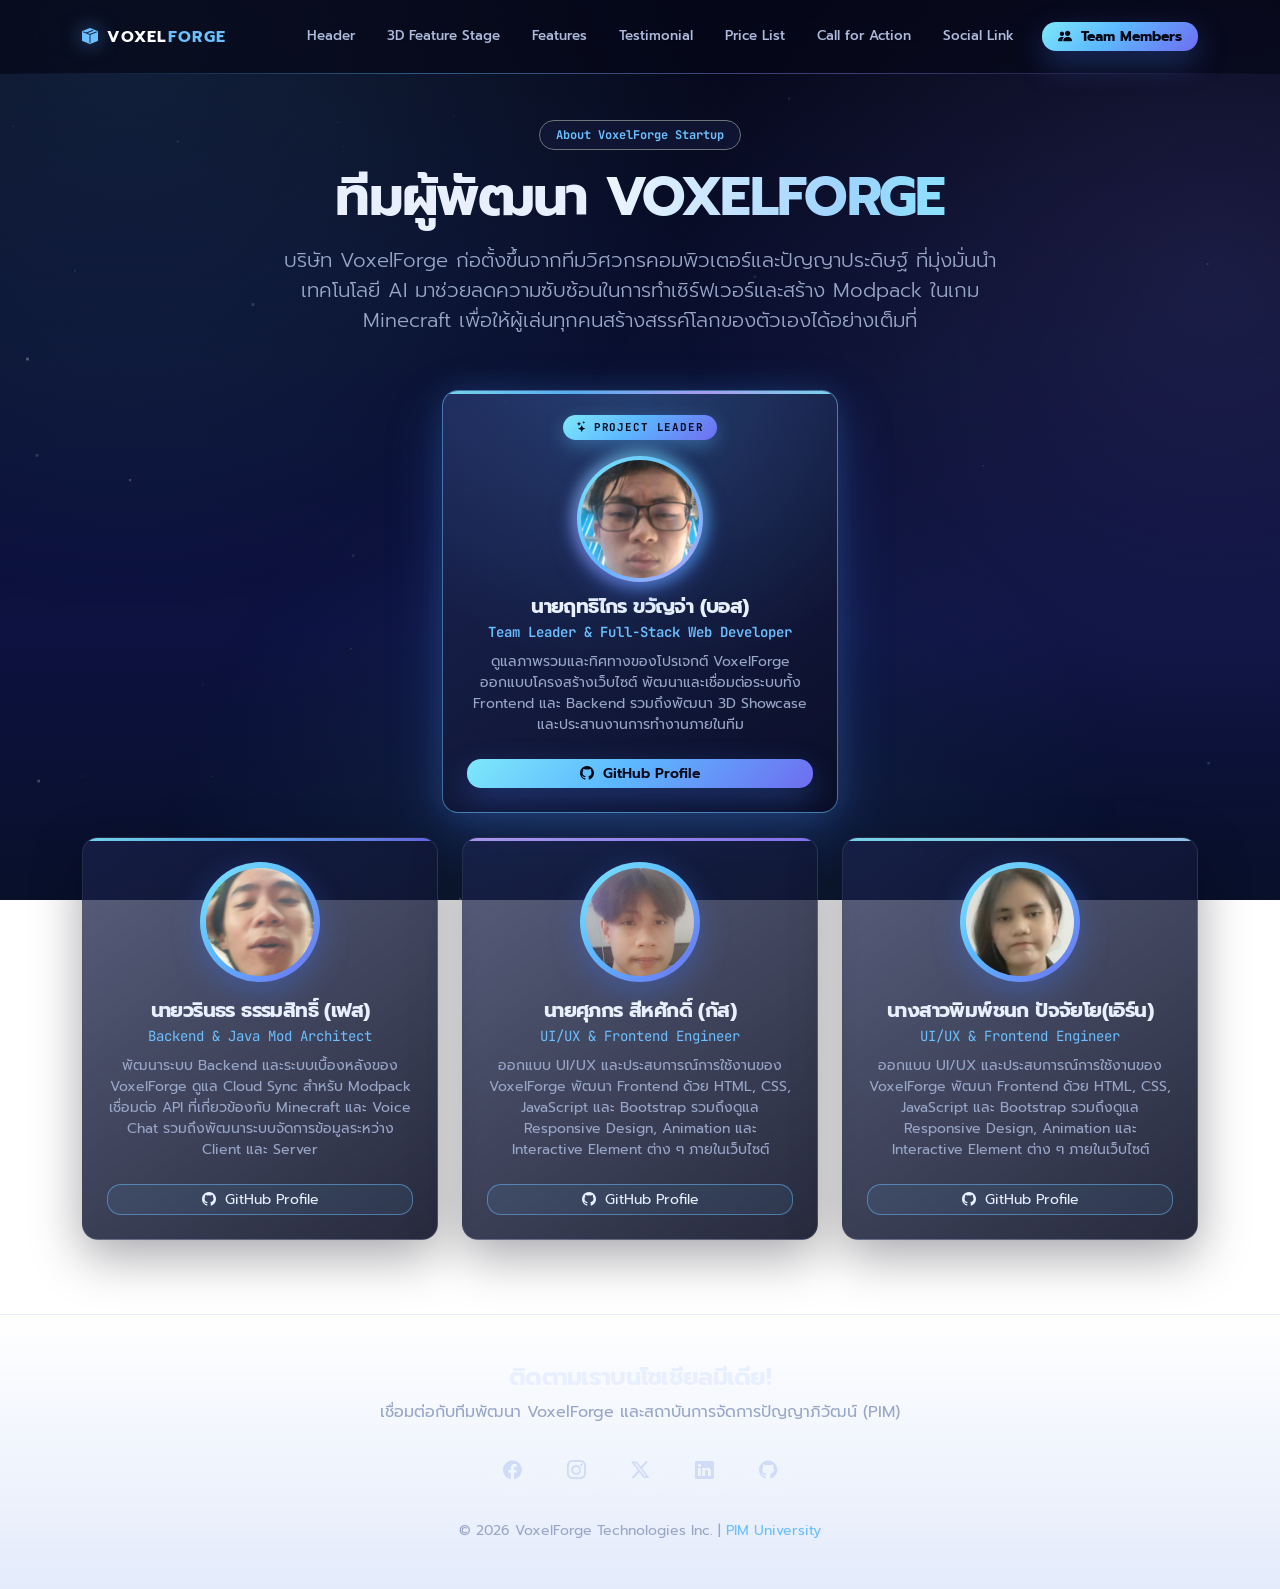
==== commit 344a1d06: "Add files via upload" ====
--- a/about.html
+++ b/about.html
@@ -10,23 +10,86 @@
   <link href="https://fonts.googleapis.com/css2?family=JetBrains+Mono:wght@400;500;600;700&family=Prompt:wght@300;400;500;600;700;800&display=swap" rel="stylesheet">
   <link href="https://cdn.jsdelivr.net/npm/bootstrap@5.3.2/dist/css/bootstrap.min.css" rel="stylesheet">
   <link rel="stylesheet" href="https://cdn.jsdelivr.net/npm/bootstrap-icons@1.11.1/font/bootstrap-icons.css">
-  <link rel="stylesheet" href="CSS/style.css">
+  <link rel="stylesheet" href="CSS/style.css?v=2">
   <style>
-    /* ส่วนหัวหน้า About: ไม่เต็มจอ พอดีเนื้อหา */
-    .about-hero{min-height:auto;padding:130px 0 30px;position:relative}
-    .about-hero h1{font-size:clamp(2.2rem,5vw,3.6rem);line-height:1.15}
-    .team-section{padding-top:20px;padding-bottom:40px}
-    /* ปุ่มชิดล่างการ์ดเสมอ */
+    .about-hero{min-height:auto;padding:120px 0 24px;position:relative}
+    .about-hero h1{font-size:clamp(2.2rem,5vw,3.4rem);line-height:1.15}
+    .team-section{padding-top:15px;padding-bottom:50px}
     .team-card{display:flex;flex-direction:column;align-items:center}
     .team-card .team-desc{flex-grow:1}
     .team-card .btn{margin-top:auto}
+    .leader-col{
+      max-width:420px;
+      width:100%;
+    }
+    .leader-card{
+      border:1px solid rgba(108,192,255,.55)!important;
+      background:
+        radial-gradient(circle at 50% 0%,rgba(92,184,255,.2),transparent 62%),
+        linear-gradient(145deg,rgba(30,40,90,.88),rgba(10,14,38,.95))!important;
+      box-shadow:0 20px 55px rgba(59,111,224,.28),0 0 30px rgba(92,184,255,.14)!important;
+    }
+    .leader-card:before{
+      height:3.5px!important;
+      background:linear-gradient(90deg,#7ee8fa,#5cb8ff,#b7a6ff,#7ee8fa)!important;
+    }
+    .leader-card:hover{
+      transform:translateY(-6px)!important;
+      border-color:rgba(126,232,250,.85)!important;
+      box-shadow:0 26px 65px rgba(59,111,224,.38),0 0 40px rgba(126,232,250,.22)!important;
+    }
+    .leader-badge{
+      display:inline-flex;
+      align-items:center;
+      gap:.35rem;
+      padding:.28rem .8rem;
+      border-radius:999px;
+      background:var(--grad-main);
+      color:#060818;
+      font-size:.68rem;
+      font-weight:700;
+      letter-spacing:.08em;
+      box-shadow:0 6px 18px rgba(92,184,255,.35);
+    }
+    .leader-avatar-wrap{
+      position:relative;
+      display:inline-flex;
+      align-items:center;
+      justify-content:center;
+    }
+    .leader-avatar-wrap:before{
+      content:"";
+      position:absolute;
+      inset:-5px;
+      border-radius:50%;
+      background:conic-gradient(from 0deg,#7ee8fa,#5cb8ff,#b7a6ff,#7ee8fa);
+      filter:blur(7px);
+      opacity:.6;
+      z-index:0;
+      animation:leaderGlowSpin 6s linear infinite;
+    }
+    @keyframes leaderGlowSpin{
+      to{transform:rotate(360deg)}
+    }
+    .leader-avatar{
+      position:relative;
+      z-index:1;
+      width:126px!important;
+      height:126px!important;
+      object-fit:cover;
+      padding:4px!important;
+      background:linear-gradient(135deg,#7ee8fa,#5cb8ff,#b7a6ff)!important;
+      box-shadow:0 10px 28px rgba(59,111,224,.45)!important;
+    }
+    .team-avatar{
+      object-fit:cover;
+    }
   </style>
 </head>
 <body>
 
   <canvas id="particle-canvas" aria-hidden="true"></canvas>
 
-  <!-- NAVBAR -->
   <nav class="navbar navbar-expand-lg navbar-dark fixed-top custom-navbar">
     <div class="container">
       <a class="navbar-brand fw-bold d-flex align-items-center gap-2 slanted-title" href="index.html">
@@ -55,7 +118,6 @@
     </div>
   </nav>
 
-  <!-- COMPANY INTRO -->
   <section class="about-hero">
     <div class="container text-center">
       <span class="badge rounded-pill bg-surface border border-secondary px-3 py-2 text-accent font-mono mb-3">
@@ -68,28 +130,35 @@
     </div>
   </section>
 
-  <!-- TEAM -->
   <section class="team-section">
     <div class="container">
-      <div class="row g-4 justify-content-center">
-
-        <div class="col-12 col-md-6 col-lg-4">
-          <div class="custom-card team-card p-4 rounded-4 text-center h-100">
-            <img src="Img/1.jpg" alt="ฤทธิไกร ขวัญจ่า" class="team-avatar mb-3" width="120" height="120" loading="lazy">
-            <h5 class="fw-bold mb-1 slanted-heading">นายฤทธิไกร ขวัญจ่า (บอส)</h5>
-            <p class="text-accent font-mono small mb-2">Team Leader &amp; Full-Stack Web Developer</p>
+
+      <div class="row justify-content-center mb-4">
+        <div class="col-12 col-md-6 col-lg-4 leader-col">
+          <div class="custom-card team-card leader-card p-4 rounded-4 text-center h-100">
+            <div class="leader-badge font-mono text-uppercase mb-2">
+              <i class="bi bi-stars"></i> Project Leader
+            </div>
+            <div class="leader-avatar-wrap my-2">
+              <img src="Img/1.jpg" alt="นายฤทธิไกร ขวัญจ่า (บอส)" class="team-avatar leader-avatar" width="126" height="126" loading="lazy">
+            </div>
+            <h5 class="fw-bold mb-1 mt-1 slanted-heading">นายฤทธิไกร ขวัญจ่า (บอส)</h5>
+            <p class="text-accent font-mono small fw-semibold mb-2">Team Leader &amp; Full-Stack Web Developer</p>
             <p class="text-secondary small mb-4 team-desc">
               ดูแลภาพรวมและทิศทางของโปรเจกต์ VoxelForge ออกแบบโครงสร้างเว็บไซต์ พัฒนาและเชื่อมต่อระบบทั้ง Frontend และ Backend รวมถึงพัฒนา 3D Showcase และประสานงานการทำงานภายในทีม
             </p>
-            <a href="https://github.com/lSubarul" target="_blank" rel="noopener" class="btn btn-outline-accent btn-sm w-100">
+            <a href="https://github.com/lSubarul" target="_blank" rel="noopener" class="btn btn-accent btn-sm w-100 fw-semibold">
               <i class="bi bi-github me-1"></i> GitHub Profile
             </a>
           </div>
         </div>
+      </div>
+
+      <div class="row g-4 justify-content-center">
 
         <div class="col-12 col-md-6 col-lg-4">
           <div class="custom-card team-card p-4 rounded-4 text-center h-100">
-            <img src="Img/2.jpg" alt="สมาชิก 2" class="team-avatar mb-3" width="120" height="120" loading="lazy">
+            <img src="Img/2.jpg" alt="นายวรินธร ธรรมสิทธิ์ (เฟส)" class="team-avatar mb-3" width="120" height="120" loading="lazy">
             <h5 class="fw-bold mb-1 slanted-heading">นายวรินธร ธรรมสิทธิ์ (เฟส)</h5>
             <p class="text-accent font-mono small mb-2">Backend &amp; Java Mod Architect</p>
             <p class="text-secondary small mb-4 team-desc">
@@ -103,7 +172,7 @@
 
         <div class="col-12 col-md-6 col-lg-4">
           <div class="custom-card team-card p-4 rounded-4 text-center h-100">
-            <img src="Img/3.jpg" alt="สมาชิก 3" class="team-avatar mb-3" width="120" height="120" loading="lazy">
+            <img src="Img/3.jpg" alt="นายศุภกร สีหศักดิ์ (กัส)" class="team-avatar mb-3" width="120" height="120" loading="lazy">
             <h5 class="fw-bold mb-1 slanted-heading">นายศุภกร สีหศักดิ์ (กัส)</h5>
             <p class="text-accent font-mono small mb-2">UI/UX &amp; Frontend Engineer</p>
             <p class="text-secondary small mb-4 team-desc">
@@ -115,11 +184,24 @@
           </div>
         </div>
 
+        <div class="col-12 col-md-6 col-lg-4">
+          <div class="custom-card team-card p-4 rounded-4 text-center h-100">
+            <img src="Img/4.jpg" alt="นางสาวพ์ชนก ปัจจัยโย(เอิร์น)" class="team-avatar mb-3" width="120" height="120" loading="lazy">
+            <h5 class="fw-bold mb-1 slanted-heading">นางสาวพิมพ์ชนก ปัจจัยโย(เอิร์น)</h5>
+            <p class="text-accent font-mono small mb-2">UI/UX &amp; Frontend Engineer</p>
+            <p class="text-secondary small mb-4 team-desc">
+              ออกแบบ UI/UX และประสบการณ์การใช้งานของ VoxelForge พัฒนา Frontend ด้วย HTML, CSS, JavaScript และ Bootstrap รวมถึงดูแล Responsive Design, Animation และ Interactive Element ต่าง ๆ ภายในเว็บไซต์
+            </p>
+            <a href="https://github.com/MizukiKun" target="_blank" rel="noopener" class="btn btn-outline-accent btn-sm w-100">
+              <i class="bi bi-github me-1"></i> GitHub Profile
+            </a>
+          </div>
+        </div>
+
       </div>
     </div>
   </section>
 
-  <!-- FOOTER -->
   <footer id="social" class="footer-section py-5 border-top border-secondary mt-4">
     <div class="container text-center">
       <h4 class="fw-bold mb-2 slanted-heading">ติดตามเราบนโซเชียลมีเดีย!</h4>
@@ -139,5 +221,108 @@
 
   <script src="https://cdn.jsdelivr.net/npm/bootstrap@5.3.2/dist/js/bootstrap.bundle.min.js"></script>
   <script src="JS/script.js"></script>
+  <script>
+    (() => {
+      const initAboutNavAndSocial = () => {
+        const navbar = document.querySelector('.custom-navbar');
+        const socialBtns = Array.from(document.querySelectorAll('#social .social-btn'));
+        let scrollRafId = null;
+
+        const replayTargetAnimation = (targetEl) => {
+          if (!targetEl) return;
+          document.querySelectorAll('.nav-target-play').forEach((el) => el.classList.remove('nav-target-play'));
+          void targetEl.offsetWidth;
+          targetEl.classList.add('nav-target-play');
+          clearTimeout(targetEl._animTimeout);
+          targetEl._animTimeout = setTimeout(() => targetEl.classList.remove('nav-target-play'), 1100);
+        };
+
+        window.addEventListener('click', (e) => {
+          const link = e.target.closest('a[href^="#"]');
+          if (!link) return;
+          const hash = link.getAttribute('href');
+          if (!hash || hash === '#') return;
+          const targetEl = document.querySelector(hash);
+          if (!targetEl) return;
+
+          e.preventDefault();
+          e.stopPropagation();
+          e.stopImmediatePropagation();
+
+          if (link.classList.contains('nav-link')) {
+            link.classList.remove('is-clicked');
+            void link.offsetWidth;
+            link.classList.add('is-clicked');
+            link.classList.add('active');
+          }
+
+          if (scrollRafId) {
+            cancelAnimationFrame(scrollRafId);
+            scrollRafId = null;
+          }
+
+          const navHeight = navbar ? navbar.offsetHeight : 74;
+          const maxScroll = Math.max(0, document.documentElement.scrollHeight - window.innerHeight);
+          const rawTargetTop = targetEl.getBoundingClientRect().top + window.scrollY - (navHeight - 4);
+          const destinationY = hash === '#social' ? maxScroll : Math.min(maxScroll, Math.max(0, rawTargetTop));
+          const startY = window.scrollY;
+          const distance = destinationY - startY;
+
+          replayTargetAnimation(targetEl);
+
+          if (Math.abs(distance) < 16) {
+            window.scrollTo(0, destinationY);
+            return;
+          }
+
+          const duration = Math.min(620, Math.max(300, Math.abs(distance) * 0.42));
+          const startTime = performance.now();
+          document.documentElement.classList.add('is-custom-scrolling');
+          const easeOutCubic = (t) => 1 - Math.pow(1 - t, 3);
+
+          const step = (now) => {
+            const elapsed = now - startTime;
+            const progress = Math.min(1, elapsed / duration);
+            window.scrollTo(0, startY + distance * easeOutCubic(progress));
+            if (progress < 1) {
+              scrollRafId = requestAnimationFrame(step);
+            } else {
+              document.documentElement.classList.remove('is-custom-scrolling');
+              scrollRafId = null;
+              replayTargetAnimation(targetEl);
+            }
+          };
+
+          scrollRafId = requestAnimationFrame(step);
+        }, true);
+
+        socialBtns.forEach((btn) => {
+          btn.addEventListener('click', (e) => {
+            const href = btn.getAttribute('href');
+            const target = btn.getAttribute('target');
+            btn.classList.remove('is-social-clicked');
+            void btn.offsetWidth;
+            btn.classList.add('is-social-clicked');
+            if (href) {
+              e.preventDefault();
+              setTimeout(() => {
+                if (target === '_blank') {
+                  window.open(href, '_blank', 'noopener');
+                } else {
+                  window.location.href = href;
+                }
+              }, 220);
+            }
+          });
+        });
+      };
+
+      if (document.readyState === 'loading') {
+        document.addEventListener('DOMContentLoaded', initAboutNavAndSocial, { once: true });
+      } else {
+        initAboutNavAndSocial();
+      }
+    })();
+  </script>
 </body>
-</html>
+</html>
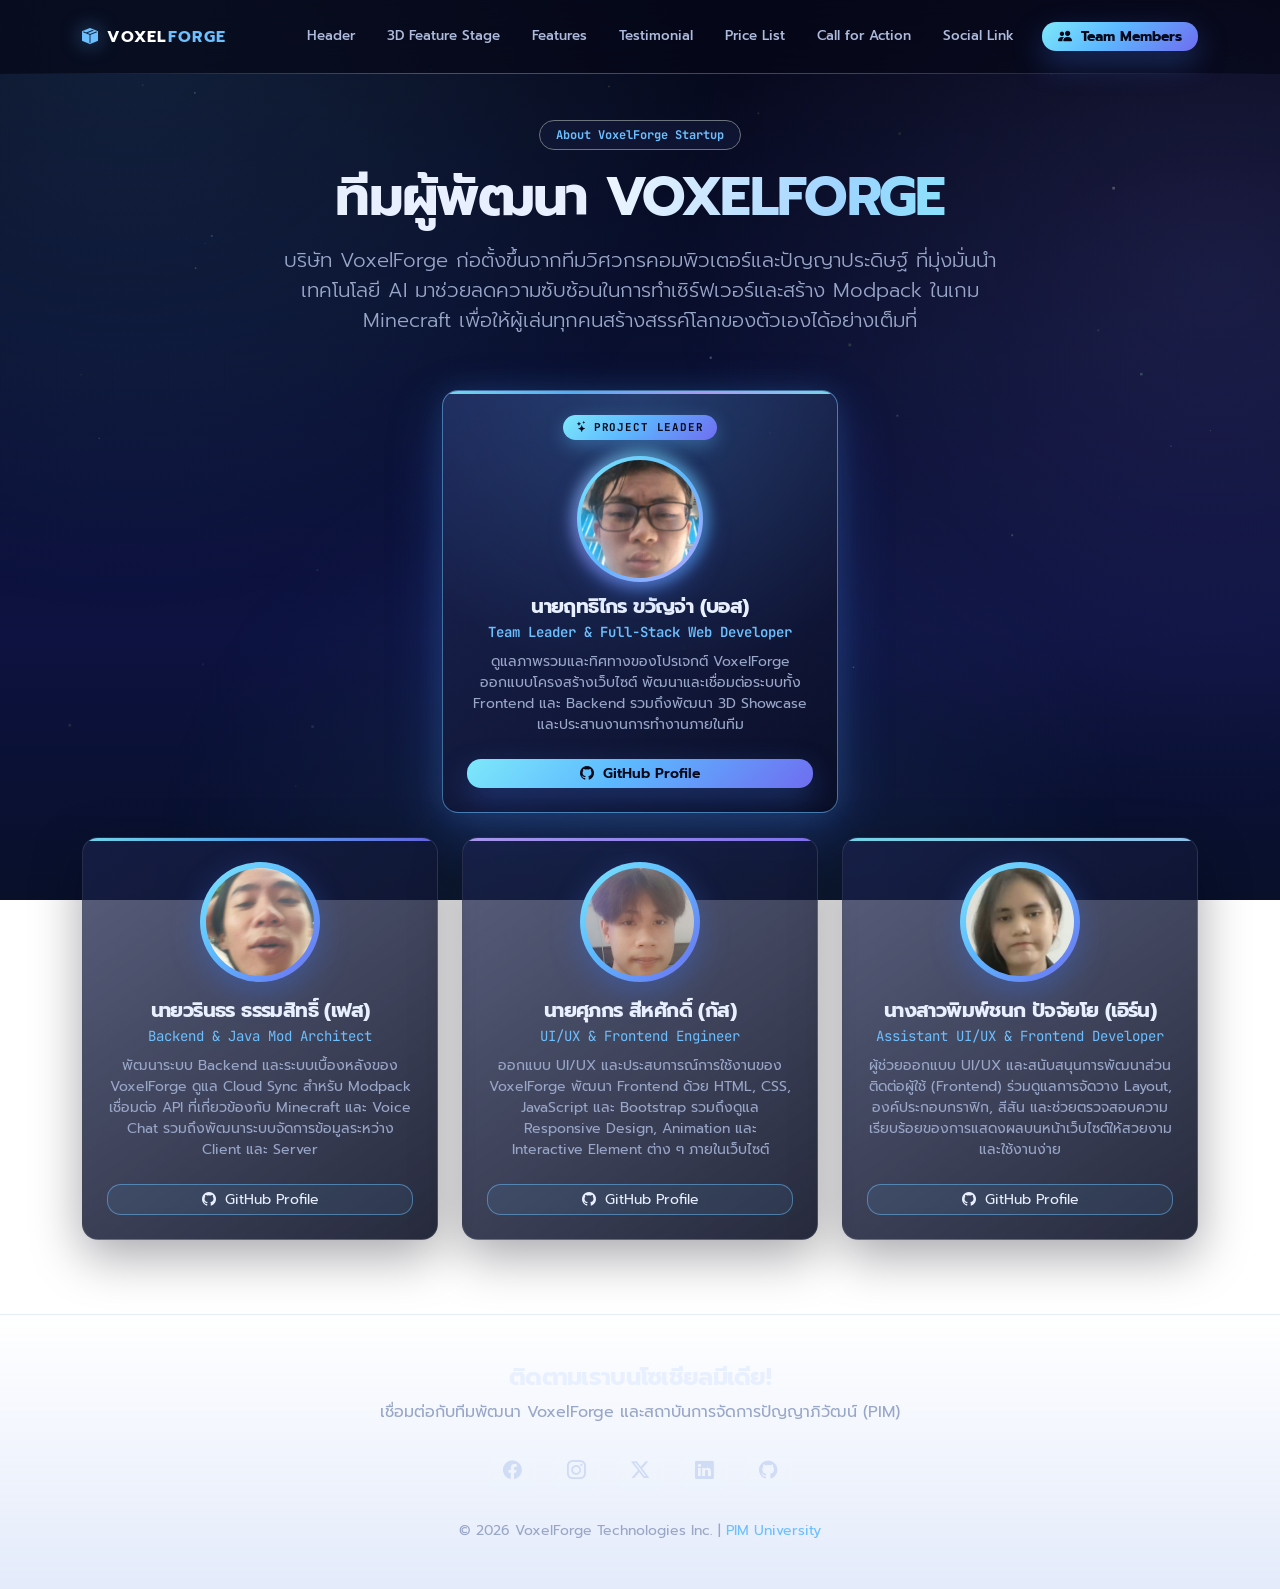
==== commit b43b00f8: "Update about.html" ====
--- a/about.html
+++ b/about.html
@@ -186,11 +186,11 @@
 
         <div class="col-12 col-md-6 col-lg-4">
           <div class="custom-card team-card p-4 rounded-4 text-center h-100">
-            <img src="Img/4.jpg" alt="นางสาวพ์ชนก ปัจจัยโย(เอิร์น)" class="team-avatar mb-3" width="120" height="120" loading="lazy">
-            <h5 class="fw-bold mb-1 slanted-heading">นางสาวพิมพ์ชนก ปัจจัยโย(เอิร์น)</h5>
-            <p class="text-accent font-mono small mb-2">UI/UX &amp; Frontend Engineer</p>
+            <img src="Img/4.jpg" alt="นางสาวพิมพ์ชนก ปัจจัยโย (เอิร์น)" class="team-avatar mb-3" width="120" height="120" loading="lazy">
+            <h5 class="fw-bold mb-1 slanted-heading">นางสาวพิมพ์ชนก ปัจจัยโย (เอิร์น)</h5>
+            <p class="text-accent font-mono small mb-2">Assistant UI/UX &amp; Frontend Developer</p>
             <p class="text-secondary small mb-4 team-desc">
-              ออกแบบ UI/UX และประสบการณ์การใช้งานของ VoxelForge พัฒนา Frontend ด้วย HTML, CSS, JavaScript และ Bootstrap รวมถึงดูแล Responsive Design, Animation และ Interactive Element ต่าง ๆ ภายในเว็บไซต์
+              ผู้ช่วยออกแบบ UI/UX และสนับสนุนการพัฒนาส่วนติดต่อผู้ใช้ (Frontend) ร่วมดูแลการจัดวาง Layout, องค์ประกอบกราฟิก, สีสัน และช่วยตรวจสอบความเรียบร้อยของการแสดงผลบนหน้าเว็บไซต์ให้สวยงามและใช้งานง่าย
             </p>
             <a href="https://github.com/MizukiKun" target="_blank" rel="noopener" class="btn btn-outline-accent btn-sm w-100">
               <i class="bi bi-github me-1"></i> GitHub Profile
@@ -325,4 +325,4 @@
     })();
   </script>
 </body>
-</html>+</html>
